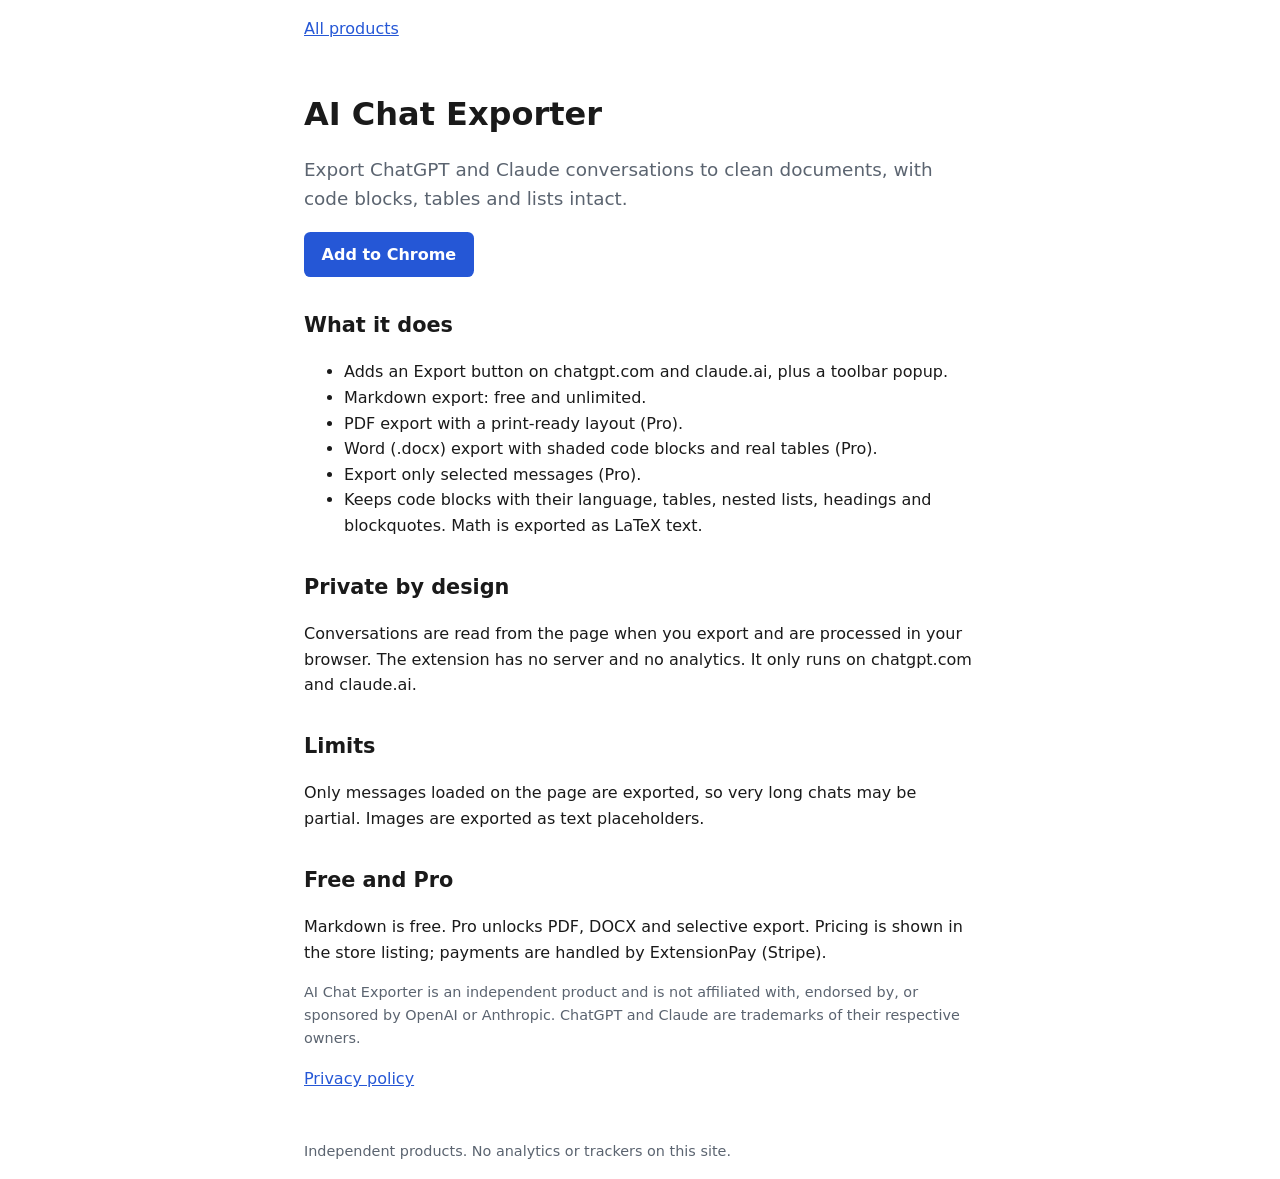
==== ai-chat-exporter/index.html @ d8aa9830 "feat: add static product landing pages and privacy policies Co-Authored-By: Claude Sonnet 5.5 <norep" ====
<!doctype html>
<html lang="en">
<head>
<meta charset="utf-8">
<meta name="viewport" content="width=device-width,initial-scale=1">
<title>AI Chat Exporter - Export ChatGPT and Claude Chats to Markdown, PDF and Word</title>
<meta name="description" content="Chrome extension that exports ChatGPT and Claude conversations to Markdown, PDF and DOCX with code blocks, tables and math kept intact.">
<link rel="stylesheet" href="../style.css">
</head>
<body>
<header><nav><a href="../index.html">All products</a></nav></header>
<main>
<h1>AI Chat Exporter</h1>
<p class="lead">Export ChatGPT and Claude conversations to clean documents, with code blocks, tables and lists intact.</p>
<!-- TODO(owner): replace href with the Chrome Web Store listing URL once published -->
<p><a class="btn" href="https://chromewebstore.google.com/detail/TODO-owner-ai-chat-exporter">Add to Chrome</a></p>
<h2>What it does</h2>
<ul>
<li>Adds an Export button on chatgpt.com and claude.ai, plus a toolbar popup.</li>
<li>Markdown export: free and unlimited.</li>
<li>PDF export with a print-ready layout (Pro).</li>
<li>Word (.docx) export with shaded code blocks and real tables (Pro).</li>
<li>Export only selected messages (Pro).</li>
<li>Keeps code blocks with their language, tables, nested lists, headings and blockquotes. Math is exported as LaTeX text.</li>
</ul>
<h2>Private by design</h2>
<p>Conversations are read from the page when you export and are processed in your browser. The extension has no server and no analytics. It only runs on chatgpt.com and claude.ai.</p>
<h2>Limits</h2>
<p>Only messages loaded on the page are exported, so very long chats may be partial. Images are exported as text placeholders.</p>
<h2>Free and Pro</h2>
<p>Markdown is free. Pro unlocks PDF, DOCX and selective export. Pricing is shown in the store listing; payments are handled by ExtensionPay (Stripe).</p>
<p class="small">AI Chat Exporter is an independent product and is not affiliated with, endorsed by, or sponsored by OpenAI or Anthropic. ChatGPT and Claude are trademarks of their respective owners.</p>
<p><a href="privacy.html">Privacy policy</a></p>
</main>
<footer>Independent products. No analytics or trackers on this site.</footer>
</body>
</html>
---- style.css ----
:root{--bg:#fff;--fg:#1a1a1a;--muted:#5b6470;--accent:#2557d6;--card:#f5f6f8;--border:#dfe2e7}
@media (prefers-color-scheme:dark){:root{--bg:#14161a;--fg:#e8e9ec;--muted:#9aa3af;--accent:#7aa2ff;--card:#1d2026;--border:#2c3038}}
*{box-sizing:border-box}
body{margin:0;background:var(--bg);color:var(--fg);font:1rem/1.6 system-ui,-apple-system,"Segoe UI",Roboto,sans-serif}
main,header,footer{max-width:44rem;margin:0 auto;padding:1rem}
header nav a{margin-right:1rem}
a{color:var(--accent)}
h1{line-height:1.2;font-size:2rem}
h2{margin-top:2rem;font-size:1.3rem}
.lead{font-size:1.15rem;color:var(--muted)}
.card{background:var(--card);border:1px solid var(--border);border-radius:.5rem;padding:1rem;margin:1rem 0}
.card h2{margin-top:0}
.btn{display:inline-block;background:var(--accent);color:var(--bg);padding:.6rem 1.1rem;border-radius:.4rem;text-decoration:none;font-weight:600}
pre{background:var(--card);border:1px solid var(--border);border-radius:.5rem;padding:1rem;overflow-x:auto;font-size:.85rem}
table{border-collapse:collapse;width:100%}
th,td{border:1px solid var(--border);padding:.4rem .6rem;text-align:left;vertical-align:top}
.small,footer{color:var(--muted);font-size:.9rem}
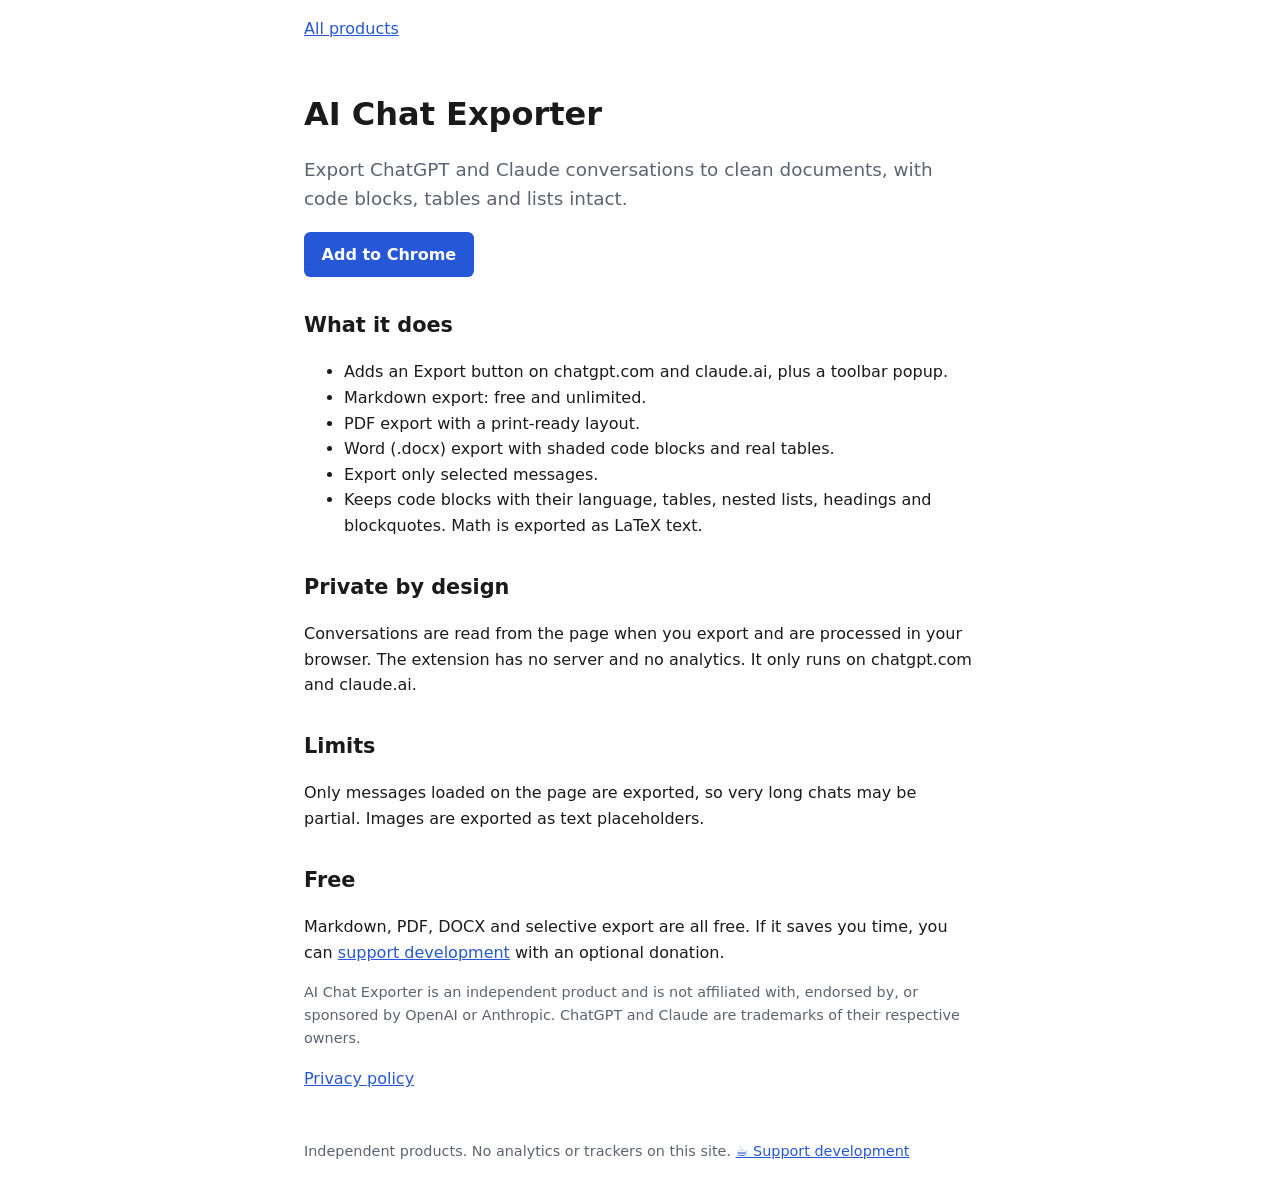
==== commit 8b8293fd: "feat: add support page and remove ExtensionPay/payment statements Co-Authored-By: Claude Sonnet 5.5 " ====
--- a/ai-chat-exporter/index.html
+++ b/ai-chat-exporter/index.html
@@ -18,20 +18,20 @@
 <ul>
 <li>Adds an Export button on chatgpt.com and claude.ai, plus a toolbar popup.</li>
 <li>Markdown export: free and unlimited.</li>
-<li>PDF export with a print-ready layout (Pro).</li>
-<li>Word (.docx) export with shaded code blocks and real tables (Pro).</li>
-<li>Export only selected messages (Pro).</li>
+<li>PDF export with a print-ready layout.</li>
+<li>Word (.docx) export with shaded code blocks and real tables.</li>
+<li>Export only selected messages.</li>
 <li>Keeps code blocks with their language, tables, nested lists, headings and blockquotes. Math is exported as LaTeX text.</li>
 </ul>
 <h2>Private by design</h2>
 <p>Conversations are read from the page when you export and are processed in your browser. The extension has no server and no analytics. It only runs on chatgpt.com and claude.ai.</p>
 <h2>Limits</h2>
 <p>Only messages loaded on the page are exported, so very long chats may be partial. Images are exported as text placeholders.</p>
-<h2>Free and Pro</h2>
-<p>Markdown is free. Pro unlocks PDF, DOCX and selective export. Pricing is shown in the store listing; payments are handled by ExtensionPay (Stripe).</p>
+<h2>Free</h2>
+<p>Markdown, PDF, DOCX and selective export are all free. If it saves you time, you can <a href="../support.html">support development</a> with an optional donation.</p>
 <p class="small">AI Chat Exporter is an independent product and is not affiliated with, endorsed by, or sponsored by OpenAI or Anthropic. ChatGPT and Claude are trademarks of their respective owners.</p>
 <p><a href="privacy.html">Privacy policy</a></p>
 </main>
-<footer>Independent products. No analytics or trackers on this site.</footer>
+<footer>Independent products. No analytics or trackers on this site. <a href="../support.html">&#9749; Support development</a></footer>
 </body>
 </html>
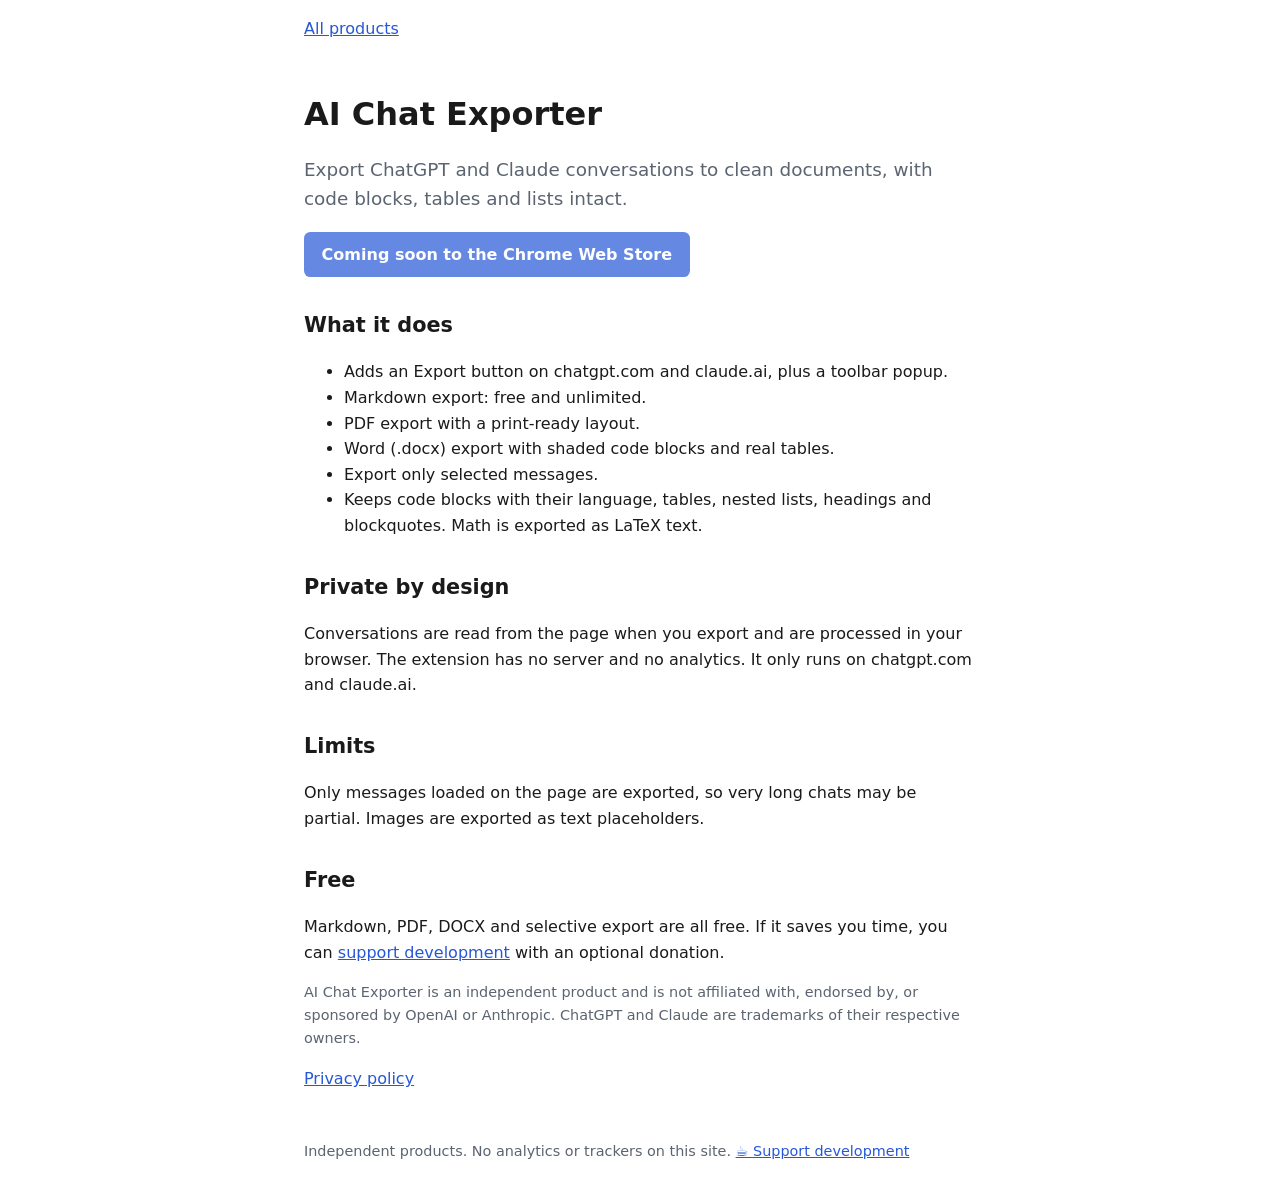
==== commit 2ce9c8b1: "chore: hide unfinished links before publishing" ====
--- a/ai-chat-exporter/index.html
+++ b/ai-chat-exporter/index.html
@@ -13,7 +13,7 @@
 <h1>AI Chat Exporter</h1>
 <p class="lead">Export ChatGPT and Claude conversations to clean documents, with code blocks, tables and lists intact.</p>
 <!-- TODO(owner): replace href with the Chrome Web Store listing URL once published -->
-<p><a class="btn" href="https://chromewebstore.google.com/detail/TODO-owner-ai-chat-exporter">Add to Chrome</a></p>
+<p><span class="btn" aria-disabled="true">Coming soon to the Chrome Web Store</span></p>
 <h2>What it does</h2>
 <ul>
 <li>Adds an Export button on chatgpt.com and claude.ai, plus a toolbar popup.</li>
--- a/style.css
+++ b/style.css
@@ -11,6 +11,7 @@
 .card{background:var(--card);border:1px solid var(--border);border-radius:.5rem;padding:1rem;margin:1rem 0}
 .card h2{margin-top:0}
 .btn{display:inline-block;background:var(--accent);color:var(--bg);padding:.6rem 1.1rem;border-radius:.4rem;text-decoration:none;font-weight:600}
+span.btn{opacity:.7;cursor:default}
 pre{background:var(--card);border:1px solid var(--border);border-radius:.5rem;padding:1rem;overflow-x:auto;font-size:.85rem}
 table{border-collapse:collapse;width:100%}
 th,td{border:1px solid var(--border);padding:.4rem .6rem;text-align:left;vertical-align:top}
